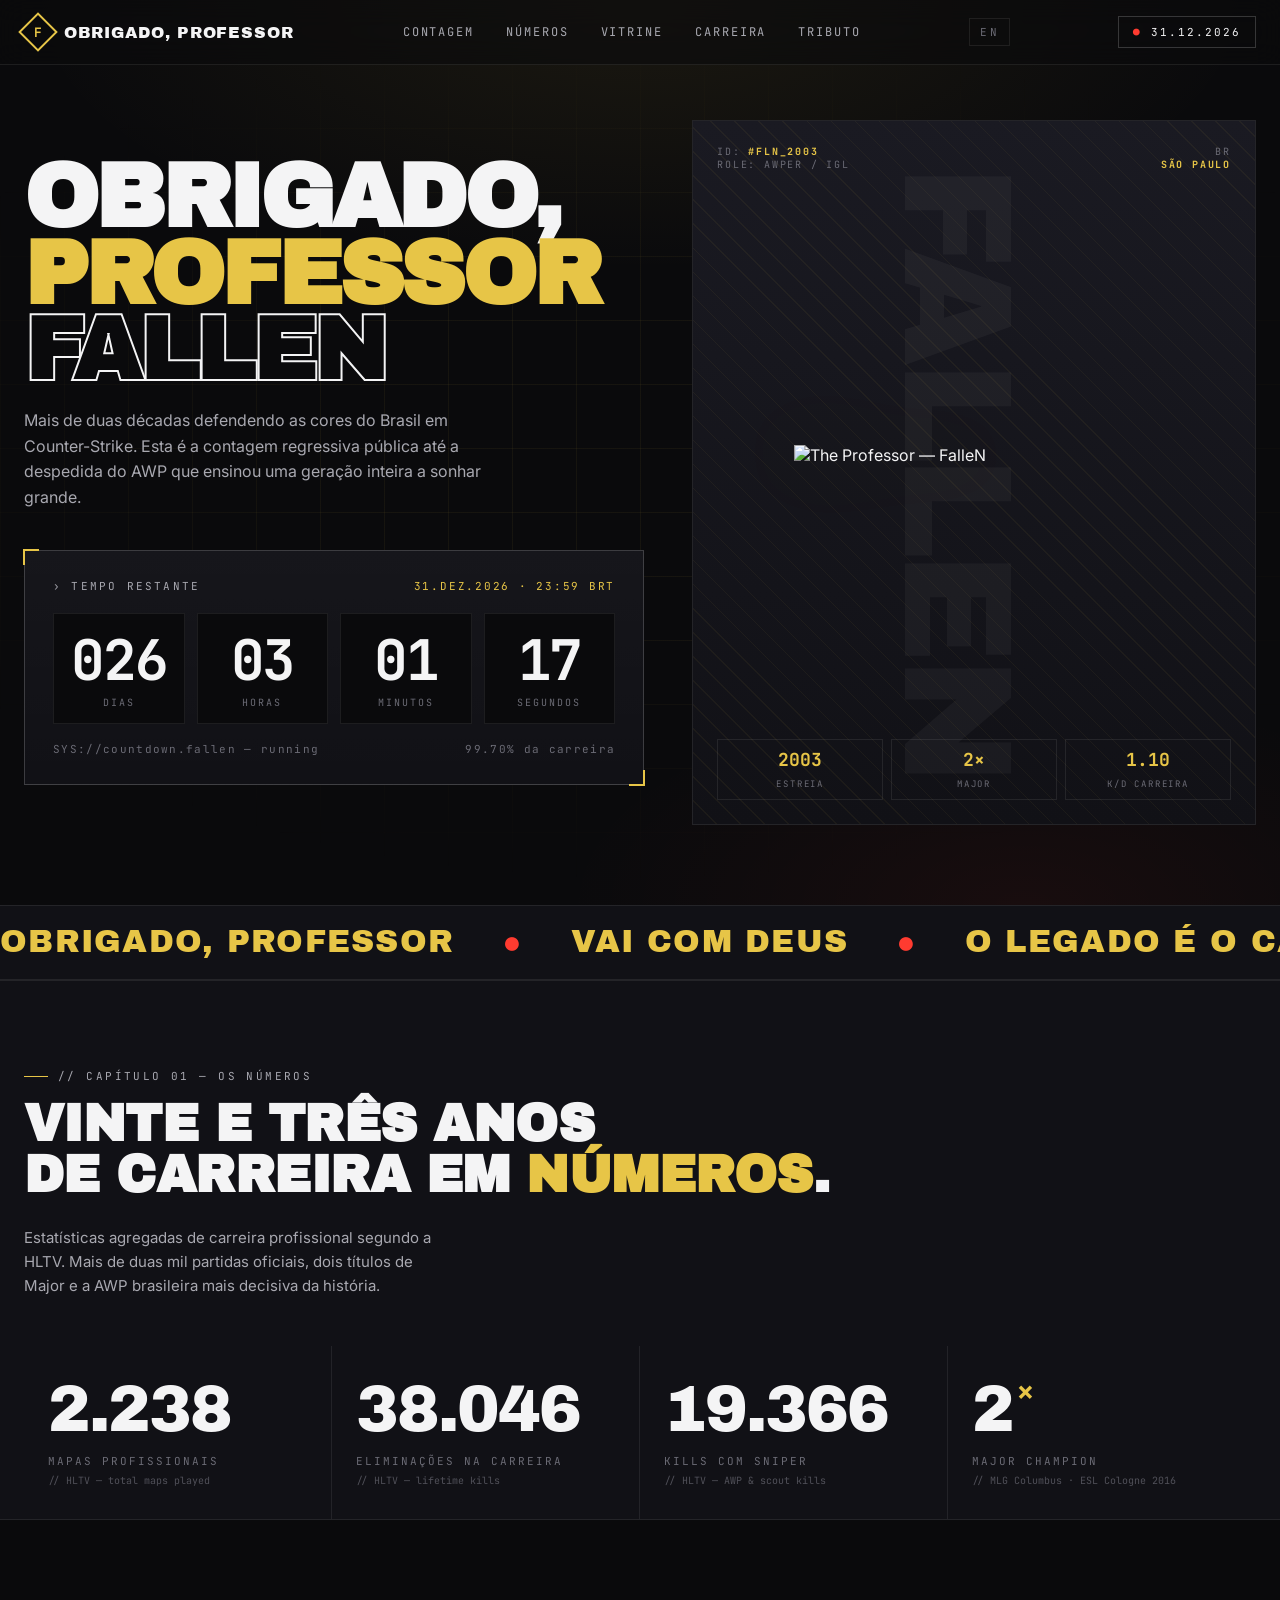
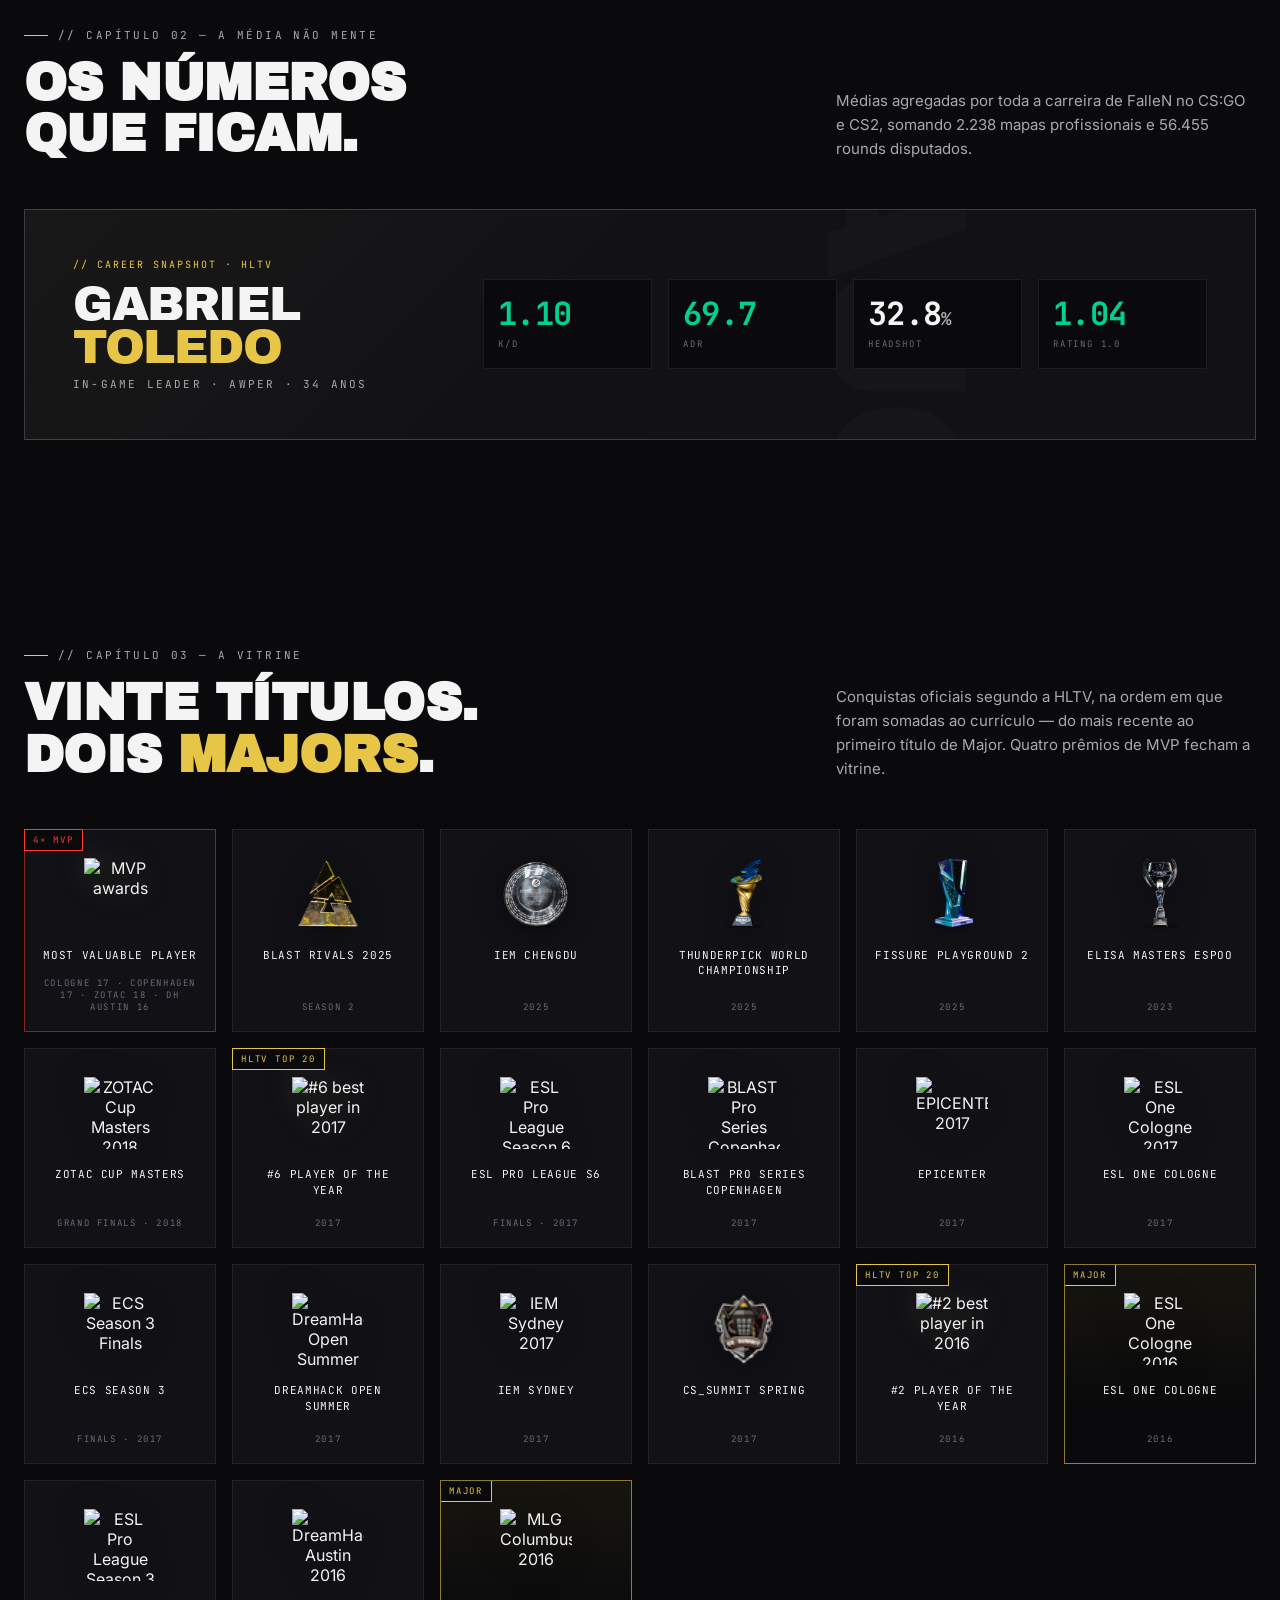
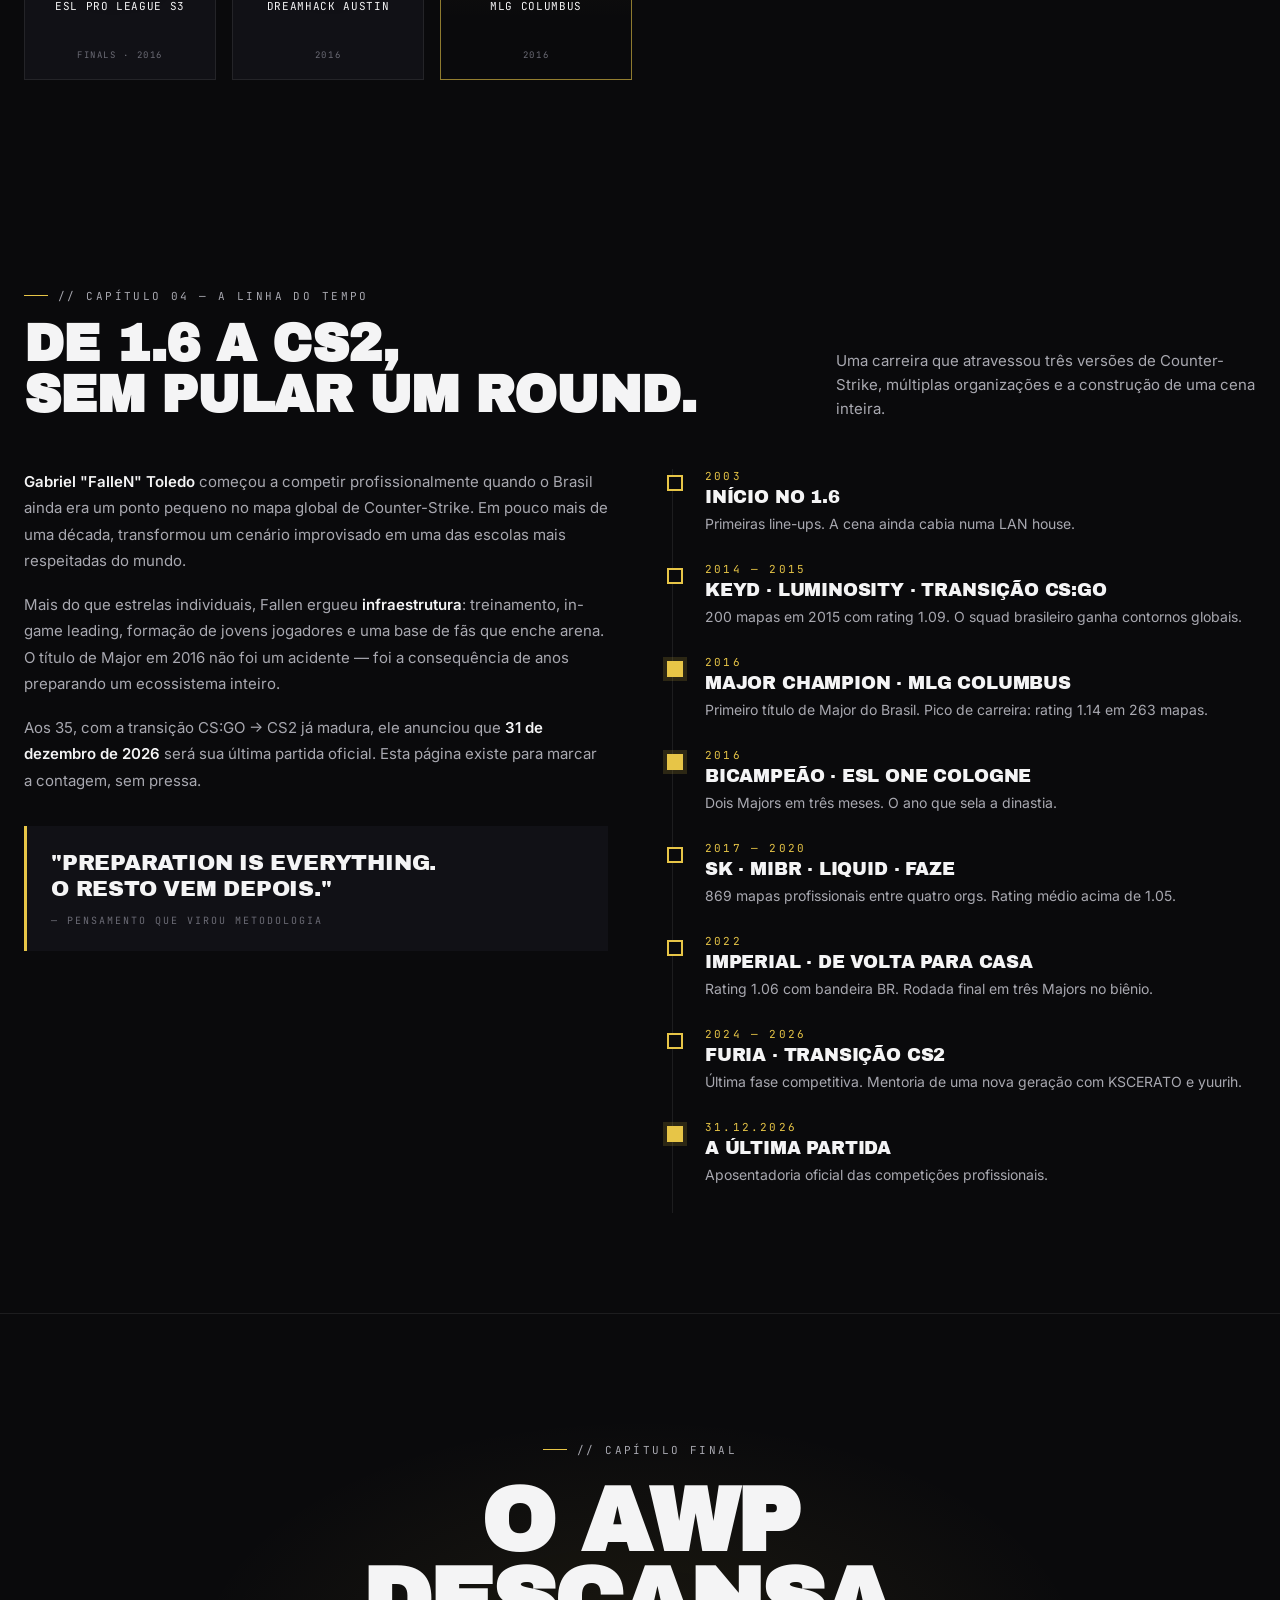
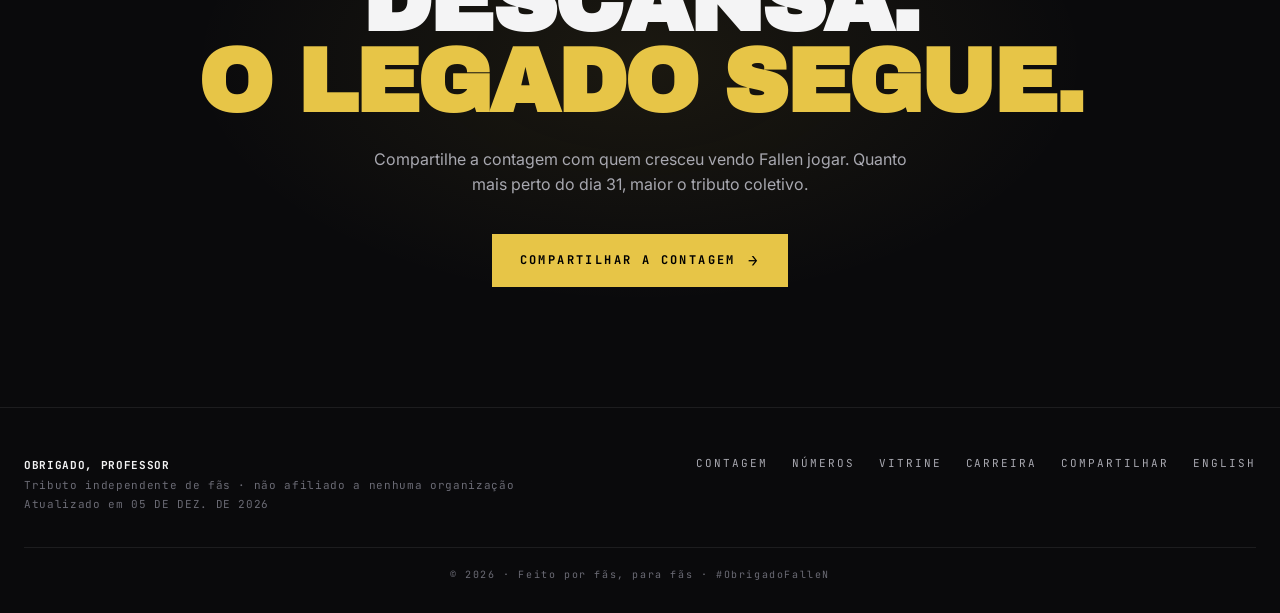
==== br/index.html @ 68e8c9cf "Refactor code structure for improved readability and maintainability" ====
<!DOCTYPE html>
<html lang="pt-BR">
<head>
<meta charset="UTF-8" />
<meta name="viewport" content="width=device-width, initial-scale=1.0" />
<title>Obrigado, Professor — Contagem Regressiva | 31.12.2026</title>
<meta name="description" content="Tributo a Gabriel 'FalleN' Toledo. Contagem regressiva até a aposentadoria oficial — 31 de dezembro de 2026." />
<meta name="theme-color" content="#0a0a0c" />
<link rel="canonical" href="https://www.obrigadoprofessor.com/br/" />
<link rel="alternate" hreflang="pt-BR" href="https://www.obrigadoprofessor.com/br/" />
<link rel="alternate" hreflang="en" href="https://www.obrigadoprofessor.com/en/" />
<link rel="alternate" hreflang="x-default" href="https://www.obrigadoprofessor.com/" />

<!-- Open Graph / Facebook -->
<meta property="og:type" content="website" />
<meta property="og:locale" content="pt_BR" />
<meta property="og:locale:alternate" content="en_US" />
<meta property="og:site_name" content="Obrigado, Professor" />
<meta property="og:url" content="https://www.obrigadoprofessor.com/br/" />
<meta property="og:title" content="Obrigado, Professor — Contagem Regressiva até 31.12.2026" />
<meta property="og:description" content="Tributo a Gabriel 'FalleN' Toledo. Contagem regressiva pública até a aposentadoria oficial do AWP que ensinou uma geração inteira a sonhar grande." />
<meta property="og:image" content="https://raw.githubusercontent.com/paeeglee/fallen-countdown/main/assets/img/og-image.jpg" />
<meta property="og:image:secure_url" content="https://raw.githubusercontent.com/paeeglee/fallen-countdown/main/assets/img/og-image.jpg" />
<meta property="og:image:type" content="image/jpeg" />
<meta property="og:image:width" content="1200" />
<meta property="og:image:height" content="1200" />
<meta property="og:image:alt" content="The Professor — FalleN" />

<!-- Twitter Card -->
<meta name="twitter:card" content="summary_large_image" />
<meta name="twitter:title" content="Obrigado, Professor — Contagem Regressiva até 31.12.2026" />
<meta name="twitter:description" content="Tributo a Gabriel 'FalleN' Toledo. Contagem regressiva pública até a aposentadoria oficial do AWP que ensinou uma geração inteira a sonhar grande." />
<meta name="twitter:image" content="https://raw.githubusercontent.com/paeeglee/fallen-countdown/main/assets/img/og-image.jpg" />
<meta name="twitter:image:alt" content="The Professor — FalleN" />

<!-- Fonts -->
<link rel="preconnect" href="https://fonts.googleapis.com">
<link rel="preconnect" href="https://fonts.gstatic.com" crossorigin>
<link href="https://fonts.googleapis.com/css2?family=Bebas+Neue&family=JetBrains+Mono:wght@400;500;700&family=Inter:wght@400;500;600;700&family=Archivo+Black&display=swap" rel="stylesheet">

<link rel="stylesheet" href="/assets/css/styles.css">
</head>
<body>

<!-- ============ NAV ============ -->
<header class="nav">
  <div class="container nav-inner">
    <a href="#" class="brand">
      <div class="brand-mark"><span>F</span></div>
      <span>Obrigado, Professor</span>
    </a>
    <nav class="nav-links">
      <a href="#countdown">Contagem</a>
      <a href="#stats">Números</a>
      <a href="#trophies">Vitrine</a>
      <a href="#career">Carreira</a>
      <a href="#tribute">Tributo</a>
    </nav>
    <a href="/?lang=en" class="lang-switch" aria-label="Switch to English">EN</a>
    <a href="#tribute" class="nav-cta">31.12.2026</a>
  </div>
</header>

<!-- ============ HERO ============ -->
<section class="hero" id="countdown">
  <div class="container hero-grid">
    <div>
      <h1 class="hero-title">
        Obrigado,<br>
        <span class="accent">Professor</span><br>
        <span class="stroke">Fallen</span>
      </h1>
      <p class="hero-sub">
        Mais de duas décadas defendendo as cores do Brasil em Counter-Strike.
        Esta é a contagem regressiva pública até a despedida do AWP que
        ensinou uma geração inteira a sonhar grande.
      </p>

      <div class="countdown-wrap" id="cdWrap" style="margin-top: 40px;">
        <div class="countdown-label">
          <span class="countdown-label-l">› Tempo restante</span>
          <span class="countdown-target" id="cdTarget">31.DEZ.2026 · 23:59 BRT</span>
        </div>
        <div class="countdown" id="countdown">
          <div class="cd-cell">
            <div class="cd-num" id="d">000</div>
            <div class="cd-lab">Dias</div>
          </div>
          <div class="cd-cell">
            <div class="cd-num" id="h">00</div>
            <div class="cd-lab">Horas</div>
          </div>
          <div class="cd-cell">
            <div class="cd-num" id="m">00</div>
            <div class="cd-lab">Minutos</div>
          </div>
          <div class="cd-cell">
            <div class="cd-num" id="s">00</div>
            <div class="cd-lab">Segundos</div>
          </div>
        </div>
        <div class="countdown-foot">
          <span>SYS://countdown.fallen — running</span>
          <span id="cdPct">0.00%</span>
        </div>
      </div>
    </div>

    <!-- PORTRAIT CARD -->
    <div class="portrait" aria-label="Portrait placeholder for FalleN">
      <div class="portrait-bg"></div>
      <div class="portrait-name">FALLEN</div>
      <div class="portrait-content">
        <div class="portrait-head">
          <div class="portrait-id">
            ID: <strong>#FLN_2003</strong><br>
            ROLE: AWPER / IGL
          </div>
          <div class="portrait-id" style="text-align: right;">
            BR<br>
            <strong>SÃO PAULO</strong>
          </div>
        </div>

        <div class="portrait-figure">
          <img src="https://fallen.cdn.magazord.com.br/img/2025/09/produto/4749/mousepad-the-professor-grande-4.png" alt="The Professor — FalleN" loading="lazy">
        </div>

        <div class="portrait-foot">
          <div><b>2003</b><span>Estreia</span></div>
          <div><b>2×</b><span>Major</span></div>
          <div><b>1.10</b><span>K/D Carreira</span></div>
        </div>
      </div>
    </div>
  </div>
</section>

<!-- ============ MARQUEE ============ -->
<div class="marquee" aria-hidden="true">
  <div class="marquee-track">
    <span>Obrigado, Professor</span><span class="dot">●</span>
    <span style="color: var(--accent)">Vai com Deus</span><span class="dot">●</span>
    <span>O legado é o caminho</span><span class="dot">●</span>
    <span style="color: var(--accent)">Brasil, sempre</span><span class="dot">●</span>
    <span>2003 — 2026</span><span class="dot">●</span>
    <span style="color: var(--accent)">GG, Fallen</span><span class="dot">●</span>
    <!-- duplicate for seamless loop -->
    <span>Obrigado, Professor</span><span class="dot">●</span>
    <span style="color: var(--accent)">Vai com Deus</span><span class="dot">●</span>
    <span>O legado é o caminho</span><span class="dot">●</span>
    <span style="color: var(--accent)">Brasil, sempre</span><span class="dot">●</span>
    <span>2003 — 2026</span><span class="dot">●</span>
    <span style="color: var(--accent)">GG, Fallen</span><span class="dot">●</span>
  </div>
</div>

<!-- ============ STATS ============ -->
<section class="stats" id="stats">
  <div class="container">
    <div class="section-head" style="padding-top: 80px;">
      <div>
        <span class="eyebrow">// Capítulo 01 — Os números</span>
        <h2 class="h2" style="margin-top: 16px;">Vinte e três anos<br>de carreira em <em style="color: var(--accent); font-style: normal;">números</em>.</h2>
      </div>
      <p>
        Estatísticas agregadas de carreira profissional segundo a HLTV.
        Mais de duas mil partidas oficiais, dois títulos de Major e
        a AWP brasileira mais decisiva da história.
      </p>
    </div>

    <div class="stats-grid">
      <div class="stat">
        <div class="stat-num">2.238</div>
        <div class="stat-label">Mapas profissionais</div>
        <div class="stat-source">// HLTV — total maps played</div>
      </div>
      <div class="stat">
        <div class="stat-num">38.046</div>
        <div class="stat-label">Eliminações na carreira</div>
        <div class="stat-source">// HLTV — lifetime kills</div>
      </div>
      <div class="stat">
        <div class="stat-num">19.366</div>
        <div class="stat-label">Kills com sniper</div>
        <div class="stat-source">// HLTV — AWP & scout kills</div>
      </div>
      <div class="stat">
        <div class="stat-num">2<span class="unit">×</span></div>
        <div class="stat-label">Major Champion</div>
        <div class="stat-source">// MLG Columbus · ESL Cologne 2016</div>
      </div>
    </div>
  </div>
</section>

<!-- ============ MAJOR CARD ============ -->
<section class="block">
  <div class="container">
    <div class="section-head">
      <div>
        <span class="eyebrow">// Capítulo 02 — A média não mente</span>
        <h2 class="h2" style="margin-top: 16px;">Os números<br>que ficam.</h2>
      </div>
      <p>
        Médias agregadas por toda a carreira de FalleN no CS:GO e CS2,
        somando 2.238 mapas profissionais e 56.455 rounds disputados.
      </p>
    </div>

    <div class="major">
      <div class="major-grid">
        <div>
          <div class="major-id">// Career snapshot · HLTV</div>
          <div class="major-name">Gabriel<br><span>Toledo</span></div>
          <div class="major-role">In-game leader · AWPer · 34 anos</div>
        </div>
        <div class="major-stats">
          <div class="major-stat up">
            <div class="major-stat-v">1.10</div>
            <div class="major-stat-l">K/D</div>
          </div>
          <div class="major-stat up">
            <div class="major-stat-v">69.7</div>
            <div class="major-stat-l">ADR</div>
          </div>
          <div class="major-stat">
            <div class="major-stat-v">32.8<span style="font-size:0.55em;opacity:0.7">%</span></div>
            <div class="major-stat-l">Headshot</div>
          </div>
          <div class="major-stat up">
            <div class="major-stat-v">1.04</div>
            <div class="major-stat-l">Rating 1.0</div>
          </div>
        </div>
      </div>
    </div>
  </div>
</section>

<!-- ============ TROPHIES ============ -->
<section class="trophies block" id="trophies">
  <div class="container">
    <div class="section-head">
      <div>
        <span class="eyebrow">// Capítulo 03 — A vitrine</span>
        <h2 class="h2" style="margin-top: 16px;">Vinte títulos.<br>Dois <em style="color: var(--accent); font-style: normal;">Majors</em>.</h2>
      </div>
      <p>
        Conquistas oficiais segundo a HLTV, na ordem em que foram somadas
        ao currículo — do mais recente ao primeiro título de Major. Quatro
        prêmios de MVP fecham a vitrine.
      </p>
    </div>

    <div class="trophy-grid">
      <a class="trophy-card mvp" href="https://www.hltv.org/player/2023/fallen" target="_blank" rel="noopener">
        <span class="trophy-tag">4× MVP</span>
        <img class="trophy-img" src="https://www.hltv.org/img/static/event/mvpOld.png" alt="MVP awards" loading="lazy">
        <div class="trophy-name">Most Valuable Player</div>
        <div class="trophy-sub">Cologne 17 · Copenhagen 17 · ZOTAC 18 · DH Austin 16</div>
      </a>
      <a class="trophy-card" href="https://www.hltv.org/events/7908/blast-rivals-2025-season-2" target="_blank" rel="noopener">
        <img class="trophy-img" src="/assets/img/blast-rivals-2025-s2.png" alt="BLAST Rivals 2025 Season 2" loading="lazy">
        <div class="trophy-name">BLAST Rivals 2025</div>
        <div class="trophy-sub">Season 2</div>
      </a>
      <a class="trophy-card" href="https://www.hltv.org/events/8041/iem-chengdu-2025" target="_blank" rel="noopener">
        <img class="trophy-img" src="/assets/img/iem-chengdu-2025.png" alt="IEM Chengdu 2025" loading="lazy">
        <div class="trophy-name">IEM Chengdu</div>
        <div class="trophy-sub">2025</div>
      </a>
      <a class="trophy-card" href="https://www.hltv.org/events/8067/thunderpick-world-championship-2025" target="_blank" rel="noopener">
        <img class="trophy-img" src="/assets/img/thunderpick-2025.png" alt="Thunderpick World Championship 2025" loading="lazy">
        <div class="trophy-name">Thunderpick World Championship</div>
        <div class="trophy-sub">2025</div>
      </a>
      <a class="trophy-card" href="https://www.hltv.org/events/8064/fissure-playground-2" target="_blank" rel="noopener">
        <img class="trophy-img" src="/assets/img/fissure-playground-2.png" alt="FISSURE Playground 2" loading="lazy">
        <div class="trophy-name">FISSURE Playground 2</div>
        <div class="trophy-sub">2025</div>
      </a>
      <a class="trophy-card" href="https://www.hltv.org/events/7250/elisa-masters-espoo-2023" target="_blank" rel="noopener">
        <img class="trophy-img" src="/assets/img/elisa-masters-espoo-2023.png" alt="Elisa Masters Espoo 2023" loading="lazy">
        <div class="trophy-name">Elisa Masters Espoo</div>
        <div class="trophy-sub">2023</div>
      </a>
      <a class="trophy-card" href="https://www.hltv.org/events/3603/zotac-cup-masters-2018-grand-finals" target="_blank" rel="noopener">
        <img class="trophy-img" src="https://www.hltv.org/img/static/event/trophies/3603.png" alt="ZOTAC Cup Masters 2018 Grand Finals" loading="lazy">
        <div class="trophy-name">ZOTAC Cup Masters</div>
        <div class="trophy-sub">Grand Finals · 2018</div>
      </a>
      <a class="trophy-card ranking" href="https://www.hltv.org/news/22446/top-20-players-of-2017-fallen-6" target="_blank" rel="noopener">
        <span class="trophy-tag">HLTV TOP 20</span>
        <img class="trophy-img" src="https://www.hltv.org/img/static/event/trophies/2017/6.png" alt="#6 best player in 2017" loading="lazy">
        <div class="trophy-name">#6 Player of the Year</div>
        <div class="trophy-sub">2017</div>
      </a>
      <a class="trophy-card" href="https://www.hltv.org/events/3072/esl-pro-league-season-6-finals" target="_blank" rel="noopener">
        <img class="trophy-img" src="https://www.hltv.org/img/static/event/trophies/3072.png" alt="ESL Pro League Season 6 Finals" loading="lazy">
        <div class="trophy-name">ESL Pro League S6</div>
        <div class="trophy-sub">Finals · 2017</div>
      </a>
      <a class="trophy-card" href="https://www.hltv.org/events/2998/blast-pro-series-copenhagen-2017" target="_blank" rel="noopener">
        <img class="trophy-img" src="https://www.hltv.org/img/static/event/trophies/2998.png" alt="BLAST Pro Series Copenhagen 2017" loading="lazy">
        <div class="trophy-name">BLAST Pro Series Copenhagen</div>
        <div class="trophy-sub">2017</div>
      </a>
      <a class="trophy-card" href="https://www.hltv.org/events/3133/epicenter-2017" target="_blank" rel="noopener">
        <img class="trophy-img" src="https://www.hltv.org/img/static/event/trophies/3133.png" alt="EPICENTER 2017" loading="lazy">
        <div class="trophy-name">EPICENTER</div>
        <div class="trophy-sub">2017</div>
      </a>
      <a class="trophy-card" href="https://www.hltv.org/events/2635/esl-one-cologne-2017" target="_blank" rel="noopener">
        <img class="trophy-img" src="https://www.hltv.org/img/static/event/trophies/2635.png" alt="ESL One Cologne 2017" loading="lazy">
        <div class="trophy-name">ESL One Cologne</div>
        <div class="trophy-sub">2017</div>
      </a>
      <a class="trophy-card" href="https://www.hltv.org/events/2763/ecs-season-3-finals" target="_blank" rel="noopener">
        <img class="trophy-img" src="https://www.hltv.org/img/static/event/trophies/2763.png" alt="ECS Season 3 Finals" loading="lazy">
        <div class="trophy-name">ECS Season 3</div>
        <div class="trophy-sub">Finals · 2017</div>
      </a>
      <a class="trophy-card" href="https://www.hltv.org/events/2569/dreamhack-open-summer-2017" target="_blank" rel="noopener">
        <img class="trophy-img" src="https://www.hltv.org/img/static/event/trophies/2569.png" alt="DreamHack Open Summer 2017" loading="lazy">
        <div class="trophy-name">DreamHack Open Summer</div>
        <div class="trophy-sub">2017</div>
      </a>
      <a class="trophy-card" href="https://www.hltv.org/events/2713/iem-sydney-2017" target="_blank" rel="noopener">
        <img class="trophy-img" src="https://www.hltv.org/img/static/event/trophies/2713.png" alt="IEM Sydney 2017" loading="lazy">
        <div class="trophy-name">IEM Sydney</div>
        <div class="trophy-sub">2017</div>
      </a>
      <a class="trophy-card" href="https://www.hltv.org/events/2641/cs-summit-spring-2017" target="_blank" rel="noopener">
        <img class="trophy-img trophy-img--logo" src="/assets/img/cs-summit-spring-2017.png" alt="cs_summit Spring 2017" loading="lazy">
        <div class="trophy-name">cs_summit Spring</div>
        <div class="trophy-sub">2017</div>
      </a>
      <a class="trophy-card ranking" href="https://www.hltv.org/news/19655/top-20-players-of-2016-fallen-2" target="_blank" rel="noopener">
        <span class="trophy-tag">HLTV TOP 20</span>
        <img class="trophy-img" src="https://www.hltv.org/img/static/event/trophies/2016/2.png" alt="#2 best player in 2016" loading="lazy">
        <div class="trophy-name">#2 Player of the Year</div>
        <div class="trophy-sub">2016</div>
      </a>
      <a class="trophy-card major" href="https://www.hltv.org/events/2062/esl-one-cologne-2016" target="_blank" rel="noopener">
        <span class="trophy-tag">MAJOR</span>
        <img class="trophy-img" src="https://www.hltv.org/img/static/event/trophies/2062.png" alt="ESL One Cologne 2016" loading="lazy">
        <div class="trophy-name">ESL One Cologne</div>
        <div class="trophy-sub">2016</div>
      </a>
      <a class="trophy-card" href="https://www.hltv.org/events/2130/esl-pro-league-season-3-finals" target="_blank" rel="noopener">
        <img class="trophy-img" src="https://www.hltv.org/img/static/event/trophies/2130.png" alt="ESL Pro League Season 3 Finals" loading="lazy">
        <div class="trophy-name">ESL Pro League S3</div>
        <div class="trophy-sub">Finals · 2016</div>
      </a>
      <a class="trophy-card" href="https://www.hltv.org/events/1954/dreamhack-austin-2016" target="_blank" rel="noopener">
        <img class="trophy-img" src="https://www.hltv.org/img/static/event/trophies/1954.png" alt="DreamHack Austin 2016" loading="lazy">
        <div class="trophy-name">DreamHack Austin</div>
        <div class="trophy-sub">2016</div>
      </a>
      <a class="trophy-card major" href="https://www.hltv.org/events/2027/mlg-columbus-2016" target="_blank" rel="noopener">
        <span class="trophy-tag">MAJOR</span>
        <img class="trophy-img" src="https://www.hltv.org/img/static/event/trophies/2027.png" alt="MLG Columbus 2016" loading="lazy">
        <div class="trophy-name">MLG Columbus</div>
        <div class="trophy-sub">2016</div>
      </a>
    </div>
  </div>
</section>

<!-- ============ CAREER ============ -->
<section class="block" id="career">
  <div class="container">
    <div class="section-head">
      <div>
        <span class="eyebrow">// Capítulo 04 — A linha do tempo</span>
        <h2 class="h2" style="margin-top: 16px;">De 1.6 a CS2,<br>sem pular um round.</h2>
      </div>
      <p>
        Uma carreira que atravessou três versões de Counter-Strike,
        múltiplas organizações e a construção de uma cena inteira.
      </p>
    </div>

    <div class="career-grid">
      <div class="career-text">
        <p>
          <strong>Gabriel "FalleN" Toledo</strong> começou a competir profissionalmente
          quando o Brasil ainda era um ponto pequeno no mapa global de Counter-Strike.
          Em pouco mais de uma década, transformou um cenário improvisado em uma das
          escolas mais respeitadas do mundo.
        </p>
        <p>
          Mais do que estrelas individuais, Fallen ergueu <strong>infraestrutura</strong>:
          treinamento, in-game leading, formação de jovens jogadores e uma base de fãs
          que enche arena. O título de Major em 2016 não foi um acidente — foi a
          consequência de anos preparando um ecossistema inteiro.
        </p>
        <p>
          Aos 35, com a transição CS:GO → CS2 já madura, ele anunciou que
          <strong>31 de dezembro de 2026</strong> será sua última partida oficial.
          Esta página existe para marcar a contagem, sem pressa.
        </p>

        <div class="career-quote">
          "Preparation is everything. <br>O resto vem depois."
          <span>— pensamento que virou metodologia</span>
        </div>
      </div>

      <div class="timeline">
        <div class="timeline-item">
          <div class="timeline-year">2003</div>
          <div class="timeline-title">Início no 1.6</div>
          <div class="timeline-desc">Primeiras line-ups. A cena ainda cabia numa LAN house.</div>
        </div>
        <div class="timeline-item">
          <div class="timeline-year">2014 — 2015</div>
          <div class="timeline-title">Keyd · Luminosity · transição CS:GO</div>
          <div class="timeline-desc">200 mapas em 2015 com rating 1.09. O squad brasileiro ganha contornos globais.</div>
        </div>
        <div class="timeline-item highlight">
          <div class="timeline-year">2016</div>
          <div class="timeline-title">Major Champion · MLG Columbus</div>
          <div class="timeline-desc">Primeiro título de Major do Brasil. Pico de carreira: rating 1.14 em 263 mapas.</div>
        </div>
        <div class="timeline-item highlight">
          <div class="timeline-year">2016</div>
          <div class="timeline-title">Bicampeão · ESL One Cologne</div>
          <div class="timeline-desc">Dois Majors em três meses. O ano que sela a dinastia.</div>
        </div>
        <div class="timeline-item">
          <div class="timeline-year">2017 — 2020</div>
          <div class="timeline-title">SK · MIBR · Liquid · Faze</div>
          <div class="timeline-desc">869 mapas profissionais entre quatro orgs. Rating médio acima de 1.05.</div>
        </div>
        <div class="timeline-item">
          <div class="timeline-year">2022</div>
          <div class="timeline-title">Imperial · de volta para casa</div>
          <div class="timeline-desc">Rating 1.06 com bandeira BR. Rodada final em três Majors no biênio.</div>
        </div>
        <div class="timeline-item">
          <div class="timeline-year">2024 — 2026</div>
          <div class="timeline-title">FURIA · transição CS2</div>
          <div class="timeline-desc">Última fase competitiva. Mentoria de uma nova geração com KSCERATO e yuurih.</div>
        </div>
        <div class="timeline-item highlight">
          <div class="timeline-year">31.12.2026</div>
          <div class="timeline-title">A última partida</div>
          <div class="timeline-desc">Aposentadoria oficial das competições profissionais.</div>
        </div>
      </div>
    </div>
  </div>
</section>

<!-- ============ TRIBUTE / CTA ============ -->
<section class="tribute" id="tribute">
  <div class="container">
    <span class="eyebrow">// Capítulo final</span>
    <h2 style="margin-top: 24px;">
      O AWP descansa.<br>
      <em>O legado segue.</em>
    </h2>
    <p>
      Compartilhe a contagem com quem cresceu vendo Fallen jogar.
      Quanto mais perto do dia 31, maior o tributo coletivo.
    </p>
    <a href="#" class="cta-btn" id="shareBtn">Compartilhar a contagem</a>
  </div>
</section>

<!-- ============ FOOTER ============ -->
<footer>
  <div class="container">
    <div class="footer-grid">
      <div class="footer-meta">
        <strong>OBRIGADO, PROFESSOR</strong><br>
        Tributo independente de fãs · não afiliado a nenhuma organização<br>
        Atualizado em <span id="updated">—</span>
      </div>
      <div class="footer-links">
        <a href="#countdown">Contagem</a>
        <a href="#stats">Números</a>
        <a href="#trophies">Vitrine</a>
        <a href="#career">Carreira</a>
        <a href="#tribute">Compartilhar</a>
        <a href="/?lang=en">English</a>
      </div>
    </div>
    <div class="footer-bottom">
      © 2026 · Feito por fãs, para fãs · #ObrigadoFalleN
    </div>
  </div>
</footer>

<script>
window.OBRIGADO_STRINGS = {
  locale: 'pt-BR',
  pctSuffix: '% da carreira',
  endTarget: '01.01.2027 · LEGEND OFFLINE',
  endPct: '100.00% · GG',
  shareTitle: 'Obrigado, Professor — Contagem para a aposentadoria do FalleN',
  shareText: 'Quanto falta para a última partida oficial do FalleN?',
  shareCopied: 'Link copiado ✓',
  shareOriginal: 'Compartilhar a contagem'
};
</script>
<script src="/assets/js/app.js"></script>

</body>
</html>
---- assets/css/styles.css ----
/* ---------- TOKENS ---------- */
:root {
  --bg: #0a0a0c;
  --bg-2: #111116;
  --bg-3: #1a1a22;
  --line: rgba(255,255,255,0.08);
  --line-strong: rgba(255,255,255,0.18);
  --fg: #f4f4f5;
  --fg-dim: #a8a8b0;
  --fg-mute: #6b6b75;
  --accent: #e7c547;          /* dourado / amarelo capacete */
  --accent-2: #ff3b30;        /* vermelho intenso */
  --accent-3: #00d18f;        /* verde "rating positivo" */
  --grid: rgba(231,197,71,0.06);
}

* { box-sizing: border-box; margin: 0; padding: 0; }
html, body { background: var(--bg); color: var(--fg); font-family: 'Inter', system-ui, sans-serif; -webkit-font-smoothing: antialiased; }
body { overflow-x: hidden; }
a { color: inherit; text-decoration: none; }
img { max-width: 100%; display: block; }

::selection { background: var(--accent); color: #000; }

/* ---------- SHARED ---------- */
.container { width: 100%; max-width: 1280px; margin: 0 auto; padding: 0 24px; }
.eyebrow {
  font-family: 'JetBrains Mono', monospace;
  font-size: 11px;
  letter-spacing: 0.22em;
  text-transform: uppercase;
  color: var(--fg-dim);
  display: inline-flex;
  align-items: center;
  gap: 10px;
}
.eyebrow::before {
  content: "";
  width: 24px;
  height: 1px;
  background: var(--accent);
}
.h1 {
  font-family: 'Archivo Black', 'Bebas Neue', sans-serif;
  font-weight: 900;
  font-size: clamp(40px, 7vw, 96px);
  line-height: 0.92;
  letter-spacing: -0.02em;
  text-transform: uppercase;
}
.h2 {
  font-family: 'Archivo Black', sans-serif;
  font-size: clamp(28px, 4vw, 56px);
  line-height: 1;
  letter-spacing: -0.01em;
  text-transform: uppercase;
}
.mono { font-family: 'JetBrains Mono', monospace; }

/* ---------- HEADER ---------- */
header.nav {
  position: fixed;
  top: 0; left: 0; right: 0;
  z-index: 50;
  backdrop-filter: blur(14px);
  background: rgba(10,10,12,0.6);
  border-bottom: 1px solid var(--line);
}
.nav-inner {
  display: flex; align-items: center; justify-content: space-between;
  height: 64px;
}
.brand {
  display: flex; align-items: center; gap: 12px;
  font-family: 'Archivo Black', sans-serif;
  font-size: 16px;
  letter-spacing: 0.06em;
  text-transform: uppercase;
}
.brand-mark {
  width: 28px; height: 28px;
  border: 2px solid var(--accent);
  display: grid; place-items: center;
  color: var(--accent);
  font-family: 'JetBrains Mono', monospace;
  font-size: 13px; font-weight: 700;
  transform: rotate(45deg);
}
.brand-mark span { transform: rotate(-45deg); }
.nav-links { display: flex; gap: 32px; }
.nav-links a {
  font-family: 'JetBrains Mono', monospace;
  font-size: 12px;
  letter-spacing: 0.16em;
  text-transform: uppercase;
  color: var(--fg-dim);
  transition: color 0.2s;
}
.nav-links a:hover { color: var(--accent); }
.nav-cta {
  font-family: 'JetBrains Mono', monospace;
  font-size: 11px;
  letter-spacing: 0.18em;
  text-transform: uppercase;
  color: var(--fg);
  padding: 8px 14px;
  border: 1px solid var(--line-strong);
}
.nav-cta::before { content: "● "; color: var(--accent-2); }
.lang-switch {
  font-family: 'JetBrains Mono', monospace;
  font-size: 11px;
  letter-spacing: 0.2em;
  color: var(--fg-mute);
  text-transform: uppercase;
  padding: 6px 10px;
  border: 1px solid var(--line);
  transition: color 0.2s, border-color 0.2s;
}
.lang-switch:hover { color: var(--accent); border-color: var(--accent); }
@media (max-width: 720px) {
  .nav-links { display: none; }
}

/* ---------- HERO ---------- */
.hero {
  position: relative;
  min-height: 100vh;
  padding: 120px 0 80px;
  overflow: hidden;
  background:
    radial-gradient(ellipse 80% 50% at 50% 0%, rgba(231,197,71,0.08), transparent 60%),
    radial-gradient(ellipse 60% 40% at 80% 100%, rgba(255,59,48,0.06), transparent 60%),
    var(--bg);
}
.hero::before {
  content: "";
  position: absolute; inset: 0;
  background-image:
    linear-gradient(var(--grid) 1px, transparent 1px),
    linear-gradient(90deg, var(--grid) 1px, transparent 1px);
  background-size: 64px 64px;
  mask-image: radial-gradient(ellipse 80% 60% at 50% 50%, #000 30%, transparent 80%);
  pointer-events: none;
}
.hero-grid {
  position: relative;
  display: grid;
  grid-template-columns: minmax(0, 1.1fr) minmax(360px, 1fr);
  gap: 48px;
  align-items: center;
}
@media (max-width: 980px) {
  .hero-grid { grid-template-columns: 1fr; gap: 32px; }
}

.hero-tag {
  display: flex;
  align-items: center;
  gap: 12px;
  margin-bottom: 32px;
}
.hero-tag-pulse {
  width: 8px; height: 8px;
  background: var(--accent-2);
  border-radius: 50%;
  box-shadow: 0 0 0 0 rgba(255,59,48,0.6);
  animation: pulse 1.6s infinite;
}
@keyframes pulse {
  0% { box-shadow: 0 0 0 0 rgba(255,59,48,0.7); }
  70% { box-shadow: 0 0 0 12px rgba(255,59,48,0); }
  100% { box-shadow: 0 0 0 0 rgba(255,59,48,0); }
}
.hero-tag span {
  font-family: 'JetBrains Mono', monospace;
  font-size: 11px;
  letter-spacing: 0.2em;
  text-transform: uppercase;
  color: var(--fg-dim);
}

.hero-title {
  font-family: 'Archivo Black', sans-serif;
  font-size: clamp(56px, 11vw, 160px);
  line-height: 0.85;
  letter-spacing: -0.04em;
  text-transform: uppercase;
}
@media (min-width: 981px) {
  .hero-title { font-size: clamp(56px, 7vw, 96px); }
}
.hero-title .stroke {
  -webkit-text-stroke: 2px var(--fg);
  color: transparent;
}
.hero-title .accent { color: var(--accent); }
.hero-sub {
  margin-top: 20px;
  max-width: 460px;
  color: var(--fg-dim);
  font-size: 16px;
  line-height: 1.6;
}

/* COUNTDOWN */
.countdown-wrap {
  position: relative;
  padding: 28px;
  border: 1px solid var(--line-strong);
  background:
    linear-gradient(180deg, rgba(255,255,255,0.02), rgba(255,255,255,0)),
    var(--bg-2);
}
.countdown-wrap::before,
.countdown-wrap::after {
  content: "";
  position: absolute;
  width: 14px; height: 14px;
  border: 2px solid var(--accent);
}
.countdown-wrap::before { top: -2px; left: -2px; border-right: 0; border-bottom: 0; }
.countdown-wrap::after { bottom: -2px; right: -2px; border-left: 0; border-top: 0; }

.countdown-label {
  display: flex;
  justify-content: space-between;
  align-items: center;
  margin-bottom: 20px;
}
.countdown-label-l {
  font-family: 'JetBrains Mono', monospace;
  font-size: 11px;
  letter-spacing: 0.2em;
  text-transform: uppercase;
  color: var(--fg-dim);
}
.countdown-target {
  font-family: 'JetBrains Mono', monospace;
  font-size: 11px;
  letter-spacing: 0.16em;
  color: var(--accent);
}

.countdown {
  display: grid;
  grid-template-columns: repeat(4, 1fr);
  gap: 12px;
}
.cd-cell {
  position: relative;
  background: var(--bg);
  border: 1px solid var(--line);
  padding: 18px 12px 14px;
  text-align: center;
  overflow: hidden;
}
.cd-cell::before {
  content: "";
  position: absolute; left: 0; right: 0; top: 0;
  height: 2px; background: var(--accent);
  transform: scaleX(0); transform-origin: left;
  animation: tick 1s linear infinite;
}
@keyframes tick {
  0% { transform: scaleX(0); }
  100% { transform: scaleX(1); }
}
.cd-cell:nth-child(1)::before { animation-duration: 86400s; }
.cd-cell:nth-child(2)::before { animation-duration: 3600s; }
.cd-cell:nth-child(3)::before { animation-duration: 60s; }
.cd-cell:nth-child(4)::before { animation-duration: 1s; }

.cd-num {
  font-family: 'JetBrains Mono', monospace;
  font-weight: 700;
  font-size: clamp(28px, 5vw, 56px);
  color: var(--fg);
  font-variant-numeric: tabular-nums;
  letter-spacing: -0.04em;
  line-height: 1;
}
.cd-lab {
  margin-top: 8px;
  font-family: 'JetBrains Mono', monospace;
  font-size: 10px;
  letter-spacing: 0.2em;
  text-transform: uppercase;
  color: var(--fg-mute);
}

.countdown-foot {
  margin-top: 18px;
  display: flex;
  justify-content: space-between;
  align-items: center;
  font-family: 'JetBrains Mono', monospace;
  font-size: 11px;
  color: var(--fg-mute);
  letter-spacing: 0.12em;
}

/* HERO PORTRAIT */
.portrait {
  position: relative;
  aspect-ratio: 4/5;
  background: var(--bg-2);
  border: 1px solid var(--line);
  overflow: hidden;
}
.portrait-bg {
  position: absolute; inset: 0;
  background:
    repeating-linear-gradient(45deg, transparent 0 16px, rgba(231,197,71,0.05) 16px 17px),
    linear-gradient(180deg, var(--bg-3) 0%, var(--bg-2) 100%);
}
.portrait-name {
  position: absolute;
  right: -8px; top: 50%;
  transform: translateY(-50%) rotate(90deg);
  transform-origin: center;
  font-family: 'Archivo Black', sans-serif;
  font-size: clamp(80px, 12vw, 180px);
  line-height: 0.85;
  color: rgba(255,255,255,0.04);
  letter-spacing: -0.04em;
  white-space: nowrap;
  pointer-events: none;
}
.portrait-content {
  position: absolute;
  inset: 24px;
  display: flex;
  flex-direction: column;
  justify-content: space-between;
}
.portrait-head {
  display: flex;
  justify-content: space-between;
  align-items: flex-start;
}
.portrait-id {
  font-family: 'JetBrains Mono', monospace;
  font-size: 10px;
  letter-spacing: 0.18em;
  color: var(--fg-mute);
  text-transform: uppercase;
}
.portrait-id strong { color: var(--accent); }
.portrait-figure {
  flex: 1;
  margin: 24px 0;
  display: grid;
  place-items: center;
  position: relative;
}
.portrait-figure svg,
.portrait-figure img {
  width: 70%; height: auto;
  filter: drop-shadow(0 0 40px rgba(231,197,71,0.15));
}
.portrait-figure img {
  object-fit: contain;
}
.portrait-figure .placeholder-text {
  position: absolute;
  bottom: 0;
  font-family: 'JetBrains Mono', monospace;
  font-size: 10px;
  letter-spacing: 0.2em;
  color: var(--fg-mute);
  text-transform: uppercase;
  background: var(--bg);
  padding: 4px 8px;
  border: 1px solid var(--line);
}
.portrait-foot {
  display: grid;
  grid-template-columns: repeat(3, 1fr);
  gap: 8px;
}
.portrait-foot div {
  border: 1px solid var(--line);
  padding: 8px;
  text-align: center;
}
.portrait-foot div b {
  display: block;
  font-family: 'JetBrains Mono', monospace;
  color: var(--accent);
  font-size: 18px;
  font-weight: 700;
}
.portrait-foot div span {
  font-family: 'JetBrains Mono', monospace;
  font-size: 9px;
  letter-spacing: 0.2em;
  color: var(--fg-mute);
  text-transform: uppercase;
}

/* ---------- MARQUEE ---------- */
.marquee {
  overflow: hidden;
  border-top: 1px solid var(--line);
  border-bottom: 1px solid var(--line);
  background: var(--bg-2);
  padding: 18px 0;
}
.marquee-track {
  display: flex;
  gap: 48px;
  white-space: nowrap;
  animation: scroll 40s linear infinite;
  font-family: 'Archivo Black', sans-serif;
  font-size: clamp(20px, 3vw, 32px);
  letter-spacing: 0.04em;
  text-transform: uppercase;
  color: var(--fg);
}
.marquee-track span { color: var(--accent); }
.marquee-track .dot {
  color: var(--accent-2);
  align-self: center;
}
@keyframes scroll {
  0% { transform: translateX(0); }
  100% { transform: translateX(-50%); }
}

/* ---------- SECTIONS ---------- */
section.block {
  padding: 100px 0;
  position: relative;
}
.section-head {
  display: flex;
  align-items: flex-end;
  justify-content: space-between;
  margin-bottom: 48px;
  gap: 24px;
  flex-wrap: wrap;
}
.section-head p {
  max-width: 420px;
  color: var(--fg-dim);
  font-size: 15px;
  line-height: 1.6;
}

/* STATS */
.stats {
  background: var(--bg-2);
  border-top: 1px solid var(--line);
  border-bottom: 1px solid var(--line);
}
.stats-grid {
  display: grid;
  grid-template-columns: repeat(4, 1fr);
  gap: 0;
}
@media (max-width: 800px) { .stats-grid { grid-template-columns: repeat(2, 1fr); } }
.stat {
  padding: 32px 24px;
  border-right: 1px solid var(--line);
  position: relative;
}
.stat:last-child { border-right: 0; }
@media (max-width: 800px) {
  .stat:nth-child(2n) { border-right: 0; }
  .stat:nth-child(-n+2) { border-bottom: 1px solid var(--line); }
}
.stat-num {
  font-family: 'Archivo Black', sans-serif;
  font-size: clamp(40px, 5vw, 72px);
  line-height: 1;
  letter-spacing: -0.03em;
  color: var(--fg);
  font-variant-numeric: tabular-nums;
}
.stat-num .unit {
  font-size: 0.4em;
  color: var(--accent);
  margin-left: 4px;
  vertical-align: top;
  letter-spacing: 0;
}
.stat-label {
  margin-top: 12px;
  font-family: 'JetBrains Mono', monospace;
  font-size: 11px;
  letter-spacing: 0.18em;
  color: var(--fg-mute);
  text-transform: uppercase;
}
.stat-source {
  margin-top: 6px;
  font-family: 'JetBrains Mono', monospace;
  font-size: 10px;
  color: var(--fg-mute);
  opacity: 0.7;
}

/* CAREER */
.career-grid {
  display: grid;
  grid-template-columns: 1fr 1fr;
  gap: 64px;
  align-items: start;
}
@media (max-width: 900px) { .career-grid { grid-template-columns: 1fr; gap: 32px; } }

.career-text p {
  color: var(--fg-dim);
  font-size: 15px;
  line-height: 1.75;
  margin-bottom: 18px;
}
.career-text strong { color: var(--fg); font-weight: 600; }
.career-quote {
  margin-top: 32px;
  padding: 24px;
  border-left: 3px solid var(--accent);
  background: var(--bg-2);
  font-family: 'Archivo Black', sans-serif;
  font-size: 22px;
  line-height: 1.2;
  text-transform: uppercase;
  letter-spacing: -0.01em;
}
.career-quote span {
  display: block;
  margin-top: 12px;
  font-family: 'JetBrains Mono', monospace;
  font-size: 10px;
  letter-spacing: 0.2em;
  color: var(--fg-mute);
  text-transform: uppercase;
}

.timeline {
  position: relative;
  padding-left: 32px;
  border-left: 1px solid var(--line);
}
.timeline-item {
  position: relative;
  padding-bottom: 28px;
}
.timeline-item::before {
  content: "";
  position: absolute;
  left: -38px;
  top: 6px;
  width: 12px; height: 12px;
  background: var(--bg);
  border: 2px solid var(--accent);
}
.timeline-item.highlight::before {
  background: var(--accent);
  box-shadow: 0 0 0 4px rgba(231,197,71,0.15);
}
.timeline-year {
  font-family: 'JetBrains Mono', monospace;
  font-size: 11px;
  letter-spacing: 0.2em;
  color: var(--accent);
}
.timeline-title {
  font-family: 'Archivo Black', sans-serif;
  font-size: 18px;
  text-transform: uppercase;
  margin: 4px 0 6px;
  letter-spacing: -0.01em;
}
.timeline-desc {
  color: var(--fg-dim);
  font-size: 14px;
  line-height: 1.5;
}

/* MAJOR CARD */
.major {
  background:
    linear-gradient(135deg, rgba(231,197,71,0.04), transparent 50%),
    var(--bg-2);
  border: 1px solid var(--line-strong);
  padding: 48px;
  position: relative;
  overflow: hidden;
}
@media (max-width: 720px) { .major { padding: 28px; } }
.major::before {
  content: "MAJOR";
  position: absolute;
  right: -20px; top: 50%;
  transform: translateY(-50%) rotate(90deg);
  transform-origin: center;
  font-family: 'Archivo Black', sans-serif;
  font-size: 200px;
  color: rgba(255,255,255,0.02);
  letter-spacing: -0.04em;
  pointer-events: none;
}
.major-grid {
  display: grid;
  grid-template-columns: 1fr 2fr;
  gap: 48px;
  align-items: center;
  position: relative;
  z-index: 1;
}
@media (max-width: 800px) { .major-grid { grid-template-columns: 1fr; } }

.major-id {
  font-family: 'JetBrains Mono', monospace;
  font-size: 10px;
  letter-spacing: 0.2em;
  color: var(--accent);
  text-transform: uppercase;
  margin-bottom: 12px;
}
.major-name {
  font-family: 'Archivo Black', sans-serif;
  font-size: 48px;
  line-height: 0.9;
  letter-spacing: -0.03em;
  text-transform: uppercase;
}
.major-name span { color: var(--accent); }
.major-role {
  margin-top: 8px;
  font-family: 'JetBrains Mono', monospace;
  font-size: 11px;
  letter-spacing: 0.2em;
  color: var(--fg-dim);
  text-transform: uppercase;
}

.major-stats {
  display: grid;
  grid-template-columns: repeat(4, 1fr);
  gap: 16px;
}
@media (max-width: 600px) { .major-stats { grid-template-columns: repeat(2, 1fr); } }
.major-stat {
  background: var(--bg);
  border: 1px solid var(--line);
  padding: 18px 14px;
  position: relative;
}
.major-stat-v {
  font-family: 'JetBrains Mono', monospace;
  font-weight: 700;
  font-size: 32px;
  color: var(--fg);
  letter-spacing: -0.02em;
  line-height: 1;
}
.major-stat-l {
  margin-top: 8px;
  font-family: 'JetBrains Mono', monospace;
  font-size: 9px;
  letter-spacing: 0.2em;
  color: var(--fg-mute);
  text-transform: uppercase;
}
.major-stat.up .major-stat-v { color: var(--accent-3); }

/* ---------- TROPHIES ---------- */
.trophies { padding: 100px 0 120px; }
.trophy-grid {
  display: grid;
  grid-template-columns: repeat(auto-fill, minmax(180px, 1fr));
  gap: 16px;
  margin-top: 48px;
}
.trophy-card {
  border: 1px solid var(--line);
  background: var(--bg-2);
  padding: 28px 16px 18px;
  display: flex;
  flex-direction: column;
  align-items: center;
  text-align: center;
  gap: 14px;
  position: relative;
  transition: border-color 0.2s ease, transform 0.2s ease, background 0.2s ease;
  text-decoration: none;
  color: inherit;
  min-height: 200px;
}
.trophy-card:hover {
  border-color: var(--accent);
  transform: translateY(-2px);
  background: var(--bg-3);
}
.trophy-card.major {
  border-color: rgba(231,197,71,0.6);
  background: linear-gradient(180deg, rgba(231,197,71,0.06), transparent 70%);
}
.trophy-card.major:hover { border-color: var(--accent); }
.trophy-card.mvp { border-color: rgba(255,59,48,0.5); }
.trophy-card.mvp:hover { border-color: var(--accent-2); }
.trophy-tag {
  position: absolute;
  top: -1px; left: -1px;
  font-family: 'JetBrains Mono', monospace;
  font-size: 9px;
  letter-spacing: 0.2em;
  padding: 4px 8px;
  background: var(--bg);
  border: 1px solid var(--accent);
  color: var(--accent);
  text-transform: uppercase;
}
.trophy-card.mvp .trophy-tag {
  border-color: var(--accent-2);
  color: var(--accent-2);
}
.trophy-img {
  width: 72px;
  height: 72px;
  object-fit: contain;
  filter: drop-shadow(0 4px 16px rgba(0,0,0,0.4));
}
.trophy-img--logo {
  image-rendering: -webkit-optimize-contrast;
  image-rendering: crisp-edges;
}
.trophy-card.mvp .trophy-img,
.trophy-card.ranking .trophy-img {
  filter: drop-shadow(0 0 16px rgba(231,197,71,0.2));
}
.trophy-name {
  font-family: 'JetBrains Mono', monospace;
  font-size: 11px;
  letter-spacing: 0.06em;
  color: var(--fg);
  line-height: 1.4;
  text-transform: uppercase;
  margin-top: 4px;
}
.trophy-sub {
  font-family: 'JetBrains Mono', monospace;
  font-size: 9px;
  letter-spacing: 0.18em;
  color: var(--fg-mute);
  text-transform: uppercase;
  margin-top: auto;
}
@media (max-width: 600px) {
  .trophy-grid { grid-template-columns: repeat(2, 1fr); gap: 12px; }
  .trophy-card { padding: 24px 12px 14px; min-height: 180px; }
  .trophy-img { width: 56px; height: 56px; }
}

/* ---------- TRIBUTE / CTA ---------- */
.tribute {
  text-align: center;
  padding: 120px 24px;
  background:
    radial-gradient(ellipse 50% 50% at 50% 50%, rgba(231,197,71,0.08), transparent 70%),
    var(--bg);
  border-top: 1px solid var(--line);
}
.tribute h2 {
  font-family: 'Archivo Black', sans-serif;
  font-size: clamp(36px, 7vw, 96px);
  line-height: 0.9;
  letter-spacing: -0.03em;
  text-transform: uppercase;
  max-width: 900px;
  margin: 0 auto 24px;
}
.tribute h2 em {
  font-style: normal;
  color: var(--accent);
}
.tribute p {
  color: var(--fg-dim);
  max-width: 540px;
  margin: 0 auto 36px;
  font-size: 16px;
  line-height: 1.6;
}
.cta-btn {
  display: inline-flex;
  align-items: center;
  gap: 12px;
  padding: 16px 28px;
  background: var(--accent);
  color: #000;
  font-family: 'JetBrains Mono', monospace;
  font-size: 12px;
  font-weight: 700;
  letter-spacing: 0.2em;
  text-transform: uppercase;
  transition: transform 0.2s, background 0.2s;
}
.cta-btn:hover { transform: translateY(-2px); background: #fff; }
.cta-btn::after { content: "→"; font-size: 16px; }

/* ---------- FOOTER ---------- */
footer {
  padding: 48px 0 32px;
  border-top: 1px solid var(--line);
  background: var(--bg);
}
.footer-grid {
  display: flex;
  justify-content: space-between;
  align-items: flex-start;
  gap: 32px;
  flex-wrap: wrap;
}
.footer-meta {
  font-family: 'JetBrains Mono', monospace;
  font-size: 11px;
  color: var(--fg-mute);
  line-height: 1.8;
  letter-spacing: 0.06em;
}
.footer-meta strong { color: var(--fg); }
.footer-links {
  display: flex;
  gap: 24px;
  flex-wrap: wrap;
}
.footer-links a {
  font-family: 'JetBrains Mono', monospace;
  font-size: 11px;
  letter-spacing: 0.18em;
  text-transform: uppercase;
  color: var(--fg-dim);
}
.footer-links a:hover { color: var(--accent); }
.footer-bottom {
  margin-top: 32px;
  padding-top: 20px;
  border-top: 1px solid var(--line);
  font-family: 'JetBrains Mono', monospace;
  font-size: 10px;
  color: var(--fg-mute);
  text-align: center;
  letter-spacing: 0.16em;
}

/* ---------- ENDED STATE ---------- */
.countdown-wrap.ended .cd-num { color: var(--accent); }
.countdown-wrap.ended .countdown-target { color: var(--accent-2); }
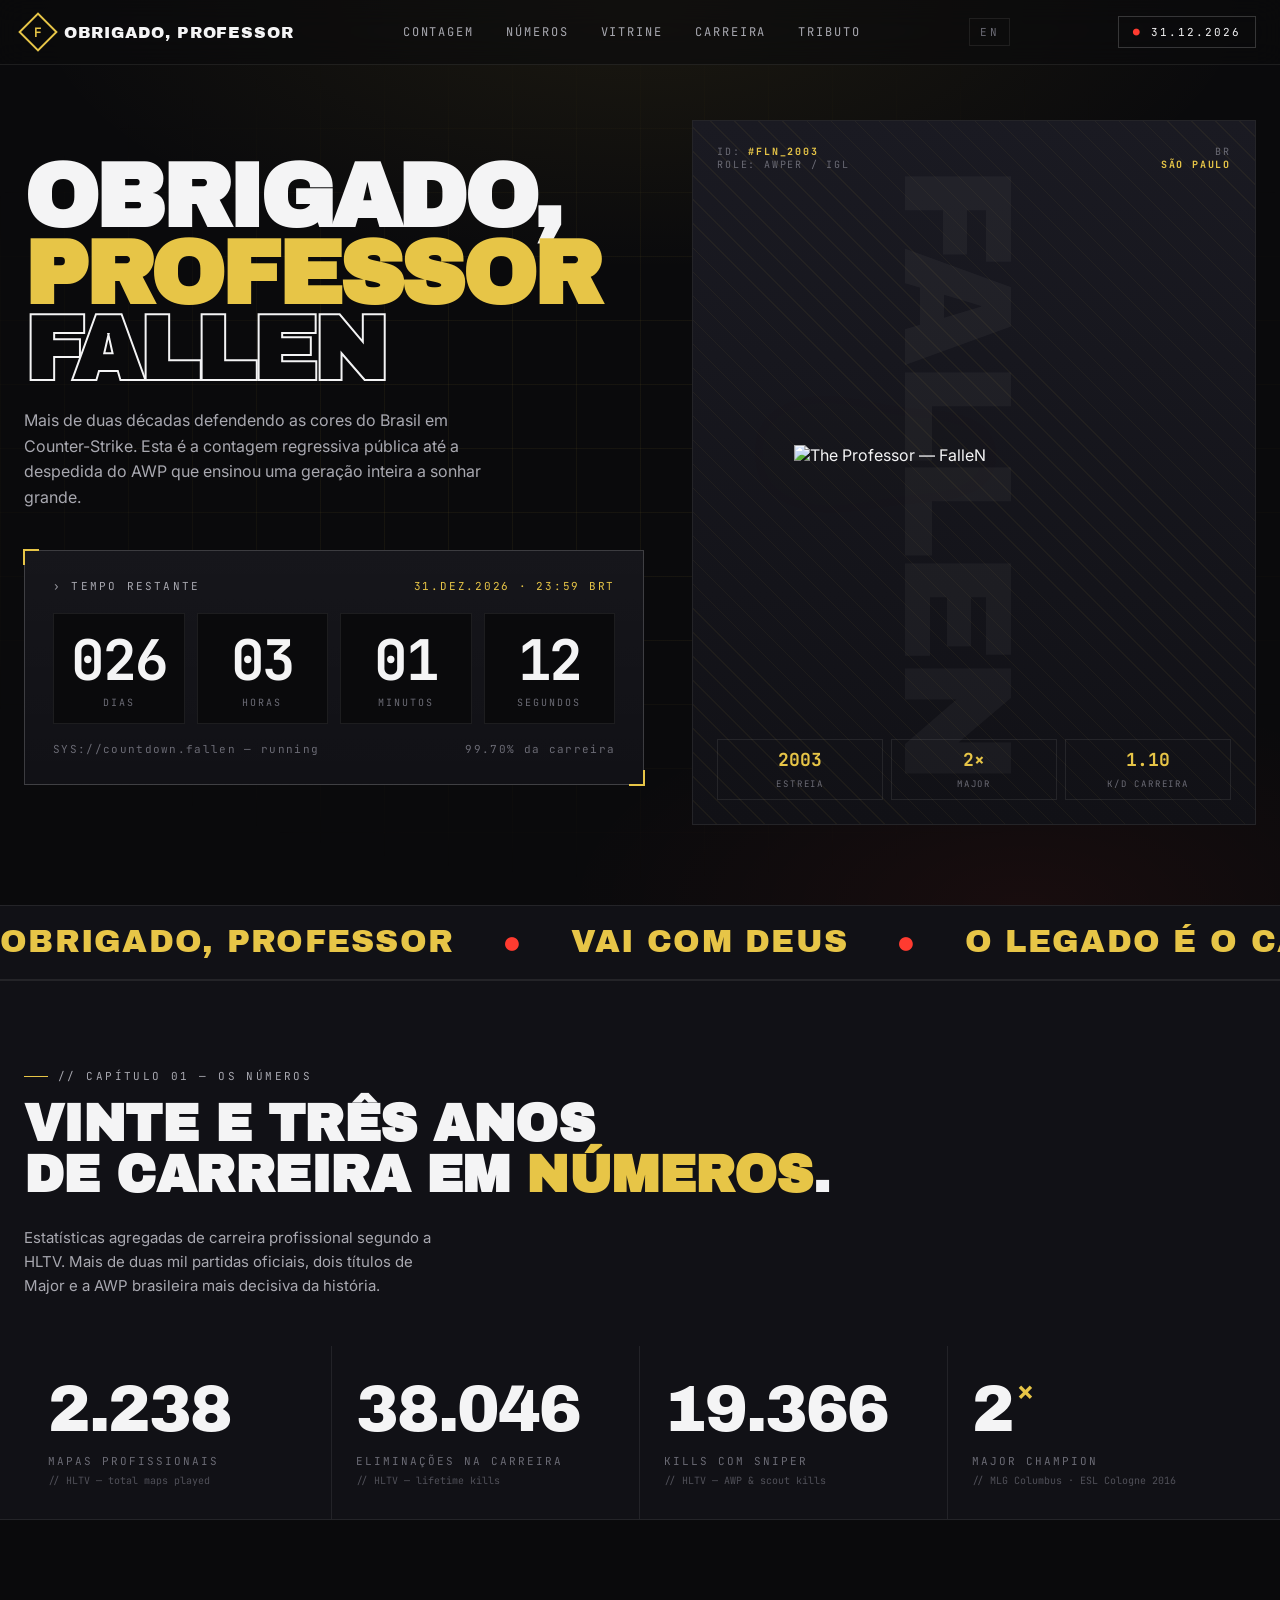
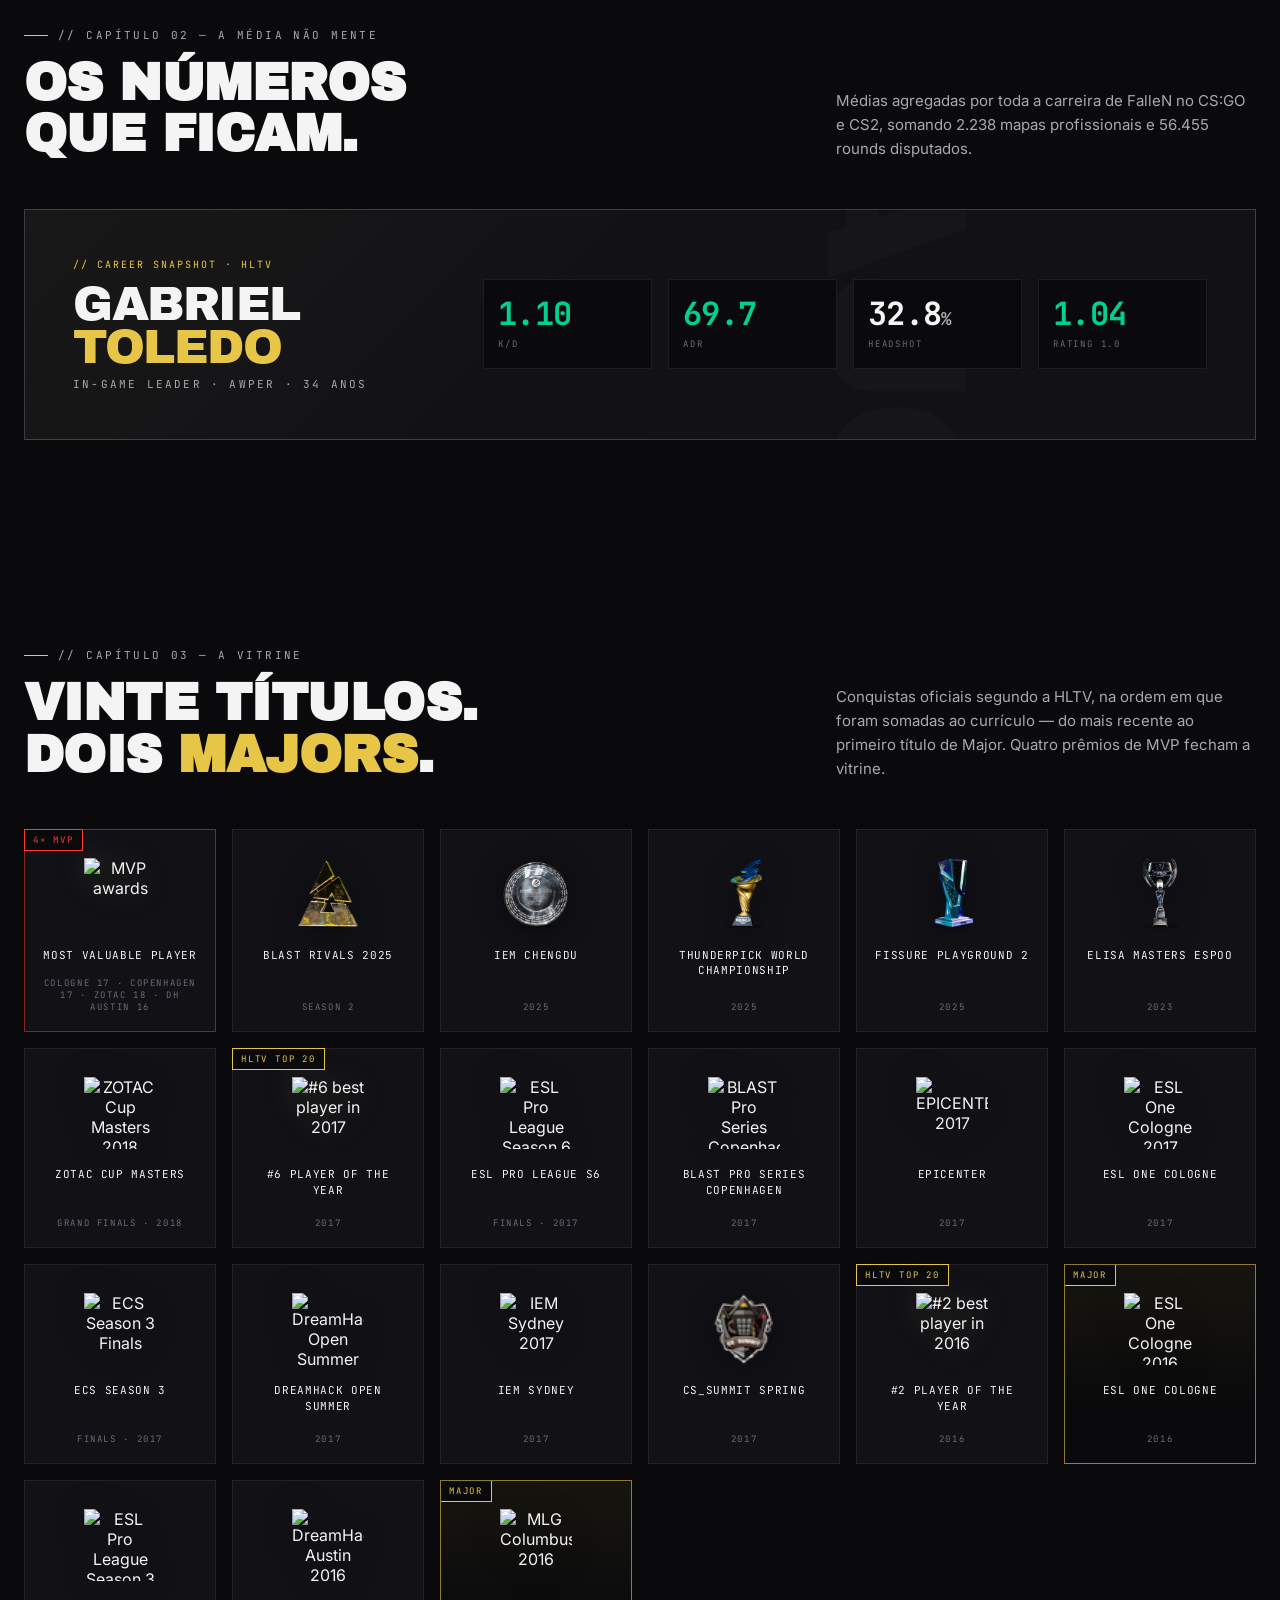
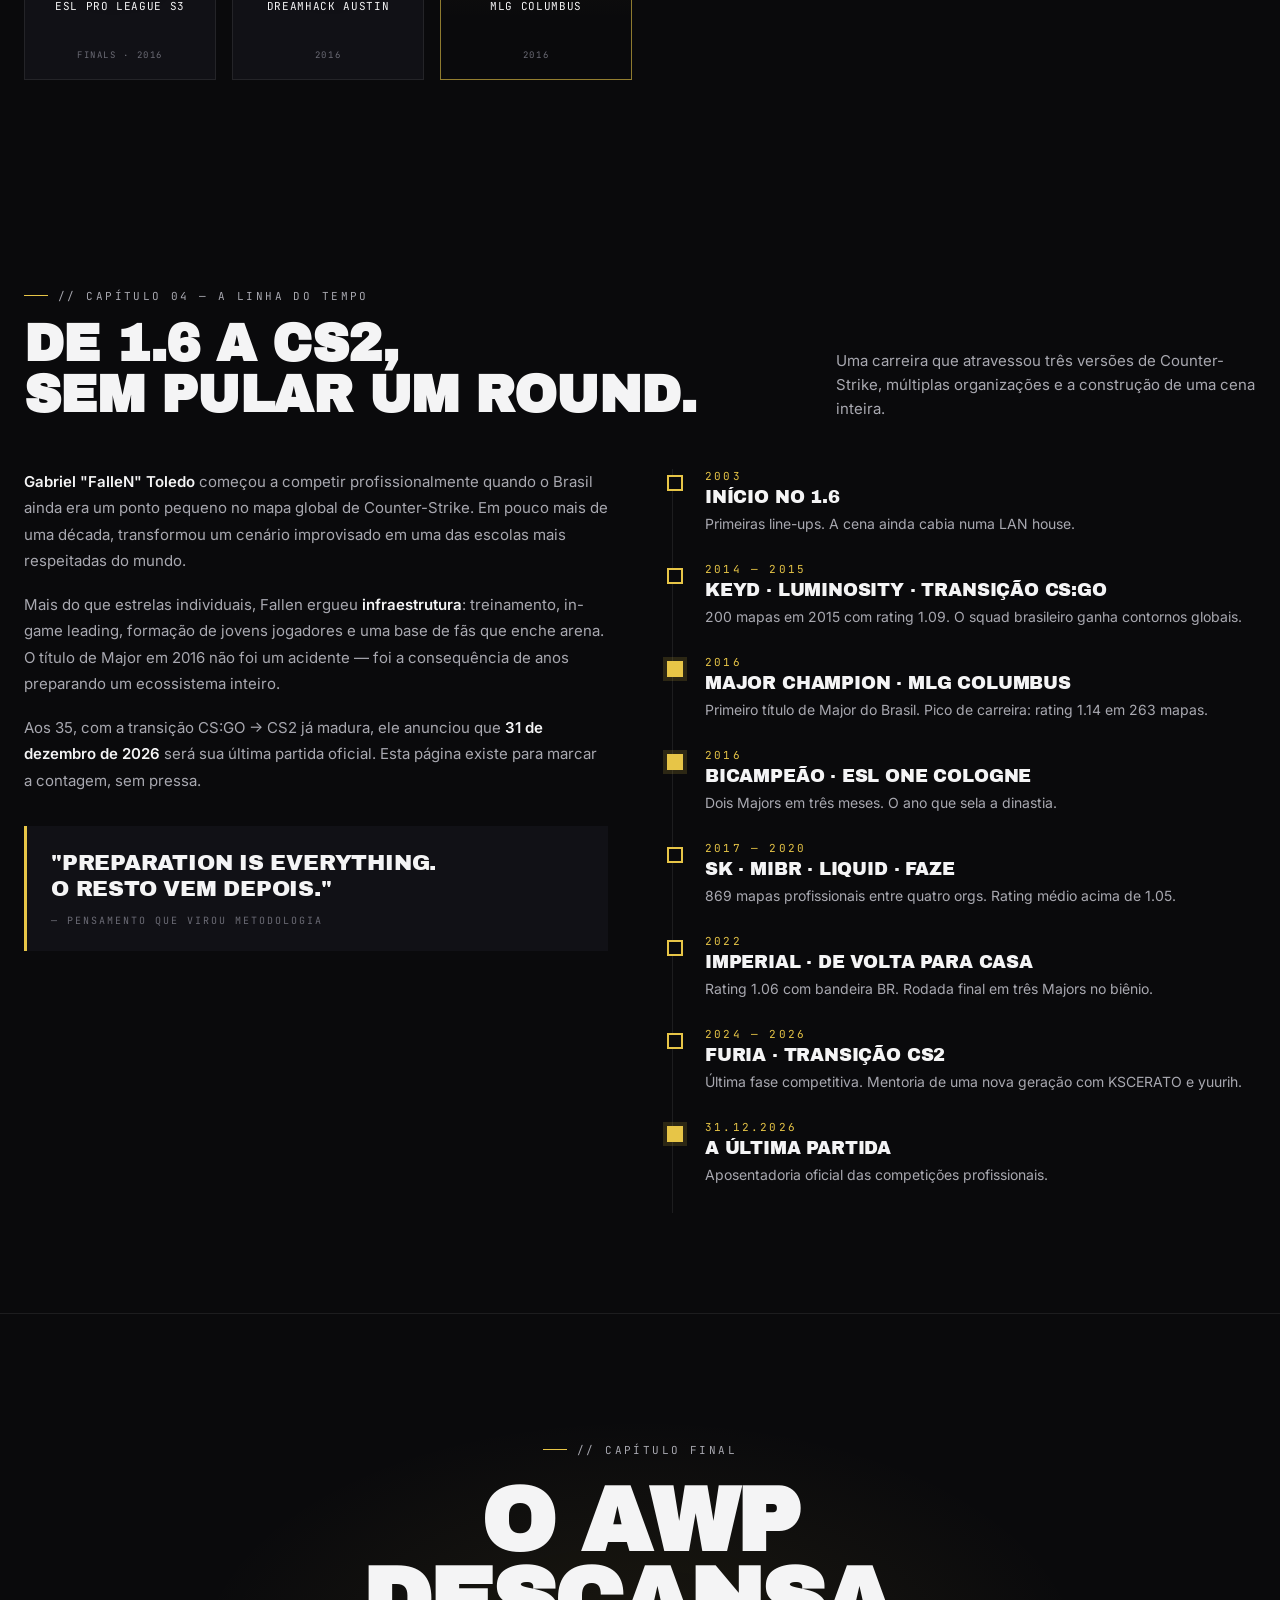
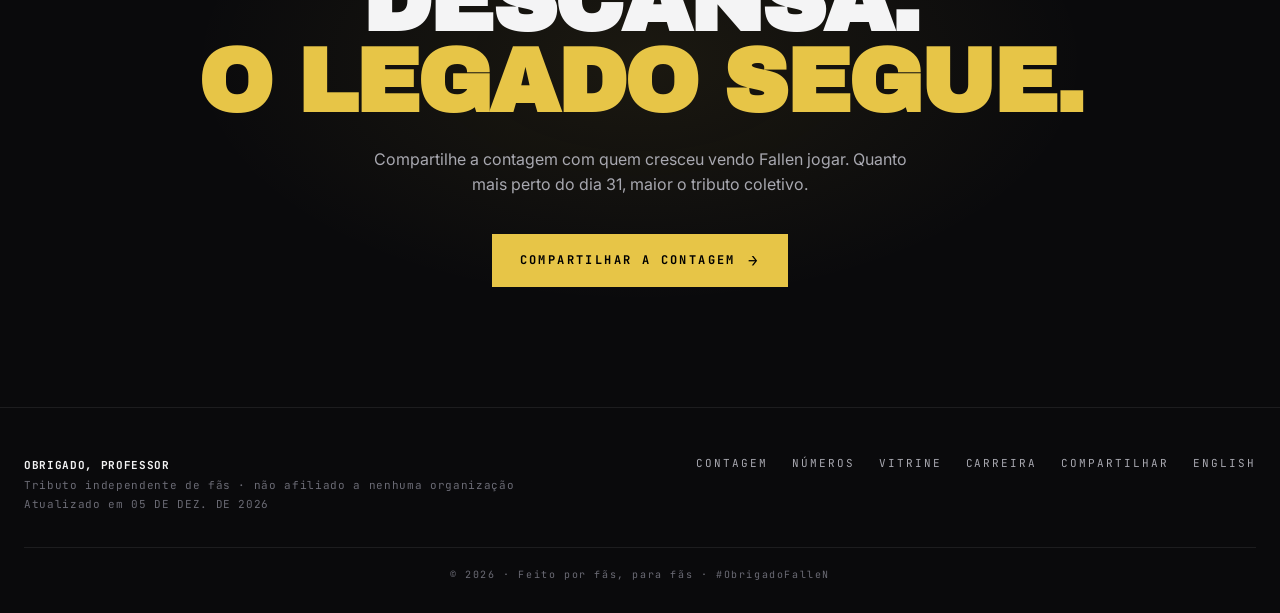
==== commit 4af45067: "Update links to use relative paths for improved navigation" ====
--- a/br/index.html
+++ b/br/index.html
@@ -38,7 +38,7 @@
 <link rel="preconnect" href="https://fonts.gstatic.com" crossorigin>
 <link href="https://fonts.googleapis.com/css2?family=Bebas+Neue&family=JetBrains+Mono:wght@400;500;700&family=Inter:wght@400;500;600;700&family=Archivo+Black&display=swap" rel="stylesheet">
 
-<link rel="stylesheet" href="/assets/css/styles.css">
+<link rel="stylesheet" href="../assets/css/styles.css">
 </head>
 <body>
 
@@ -56,7 +56,7 @@
       <a href="#career">Carreira</a>
       <a href="#tribute">Tributo</a>
     </nav>
-    <a href="/?lang=en" class="lang-switch" aria-label="Switch to English">EN</a>
+    <a href="../?lang=en" class="lang-switch" aria-label="Switch to English">EN</a>
     <a href="#tribute" class="nav-cta">31.12.2026</a>
   </div>
 </header>
@@ -262,27 +262,27 @@
         <div class="trophy-sub">Cologne 17 · Copenhagen 17 · ZOTAC 18 · DH Austin 16</div>
       </a>
       <a class="trophy-card" href="https://www.hltv.org/events/7908/blast-rivals-2025-season-2" target="_blank" rel="noopener">
-        <img class="trophy-img" src="/assets/img/blast-rivals-2025-s2.png" alt="BLAST Rivals 2025 Season 2" loading="lazy">
+        <img class="trophy-img" src="../assets/img/blast-rivals-2025-s2.png" alt="BLAST Rivals 2025 Season 2" loading="lazy">
         <div class="trophy-name">BLAST Rivals 2025</div>
         <div class="trophy-sub">Season 2</div>
       </a>
       <a class="trophy-card" href="https://www.hltv.org/events/8041/iem-chengdu-2025" target="_blank" rel="noopener">
-        <img class="trophy-img" src="/assets/img/iem-chengdu-2025.png" alt="IEM Chengdu 2025" loading="lazy">
+        <img class="trophy-img" src="../assets/img/iem-chengdu-2025.png" alt="IEM Chengdu 2025" loading="lazy">
         <div class="trophy-name">IEM Chengdu</div>
         <div class="trophy-sub">2025</div>
       </a>
       <a class="trophy-card" href="https://www.hltv.org/events/8067/thunderpick-world-championship-2025" target="_blank" rel="noopener">
-        <img class="trophy-img" src="/assets/img/thunderpick-2025.png" alt="Thunderpick World Championship 2025" loading="lazy">
+        <img class="trophy-img" src="../assets/img/thunderpick-2025.png" alt="Thunderpick World Championship 2025" loading="lazy">
         <div class="trophy-name">Thunderpick World Championship</div>
         <div class="trophy-sub">2025</div>
       </a>
       <a class="trophy-card" href="https://www.hltv.org/events/8064/fissure-playground-2" target="_blank" rel="noopener">
-        <img class="trophy-img" src="/assets/img/fissure-playground-2.png" alt="FISSURE Playground 2" loading="lazy">
+        <img class="trophy-img" src="../assets/img/fissure-playground-2.png" alt="FISSURE Playground 2" loading="lazy">
         <div class="trophy-name">FISSURE Playground 2</div>
         <div class="trophy-sub">2025</div>
       </a>
       <a class="trophy-card" href="https://www.hltv.org/events/7250/elisa-masters-espoo-2023" target="_blank" rel="noopener">
-        <img class="trophy-img" src="/assets/img/elisa-masters-espoo-2023.png" alt="Elisa Masters Espoo 2023" loading="lazy">
+        <img class="trophy-img" src="../assets/img/elisa-masters-espoo-2023.png" alt="Elisa Masters Espoo 2023" loading="lazy">
         <div class="trophy-name">Elisa Masters Espoo</div>
         <div class="trophy-sub">2023</div>
       </a>
@@ -333,7 +333,7 @@
         <div class="trophy-sub">2017</div>
       </a>
       <a class="trophy-card" href="https://www.hltv.org/events/2641/cs-summit-spring-2017" target="_blank" rel="noopener">
-        <img class="trophy-img trophy-img--logo" src="/assets/img/cs-summit-spring-2017.png" alt="cs_summit Spring 2017" loading="lazy">
+        <img class="trophy-img trophy-img--logo" src="../assets/img/cs-summit-spring-2017.png" alt="cs_summit Spring 2017" loading="lazy">
         <div class="trophy-name">cs_summit Spring</div>
         <div class="trophy-sub">2017</div>
       </a>
@@ -486,7 +486,7 @@
         <a href="#trophies">Vitrine</a>
         <a href="#career">Carreira</a>
         <a href="#tribute">Compartilhar</a>
-        <a href="/?lang=en">English</a>
+        <a href="../?lang=en">English</a>
       </div>
     </div>
     <div class="footer-bottom">
@@ -507,7 +507,7 @@
   shareOriginal: 'Compartilhar a contagem'
 };
 </script>
-<script src="/assets/js/app.js"></script>
+<script src="../assets/js/app.js"></script>
 
 </body>
 </html>
